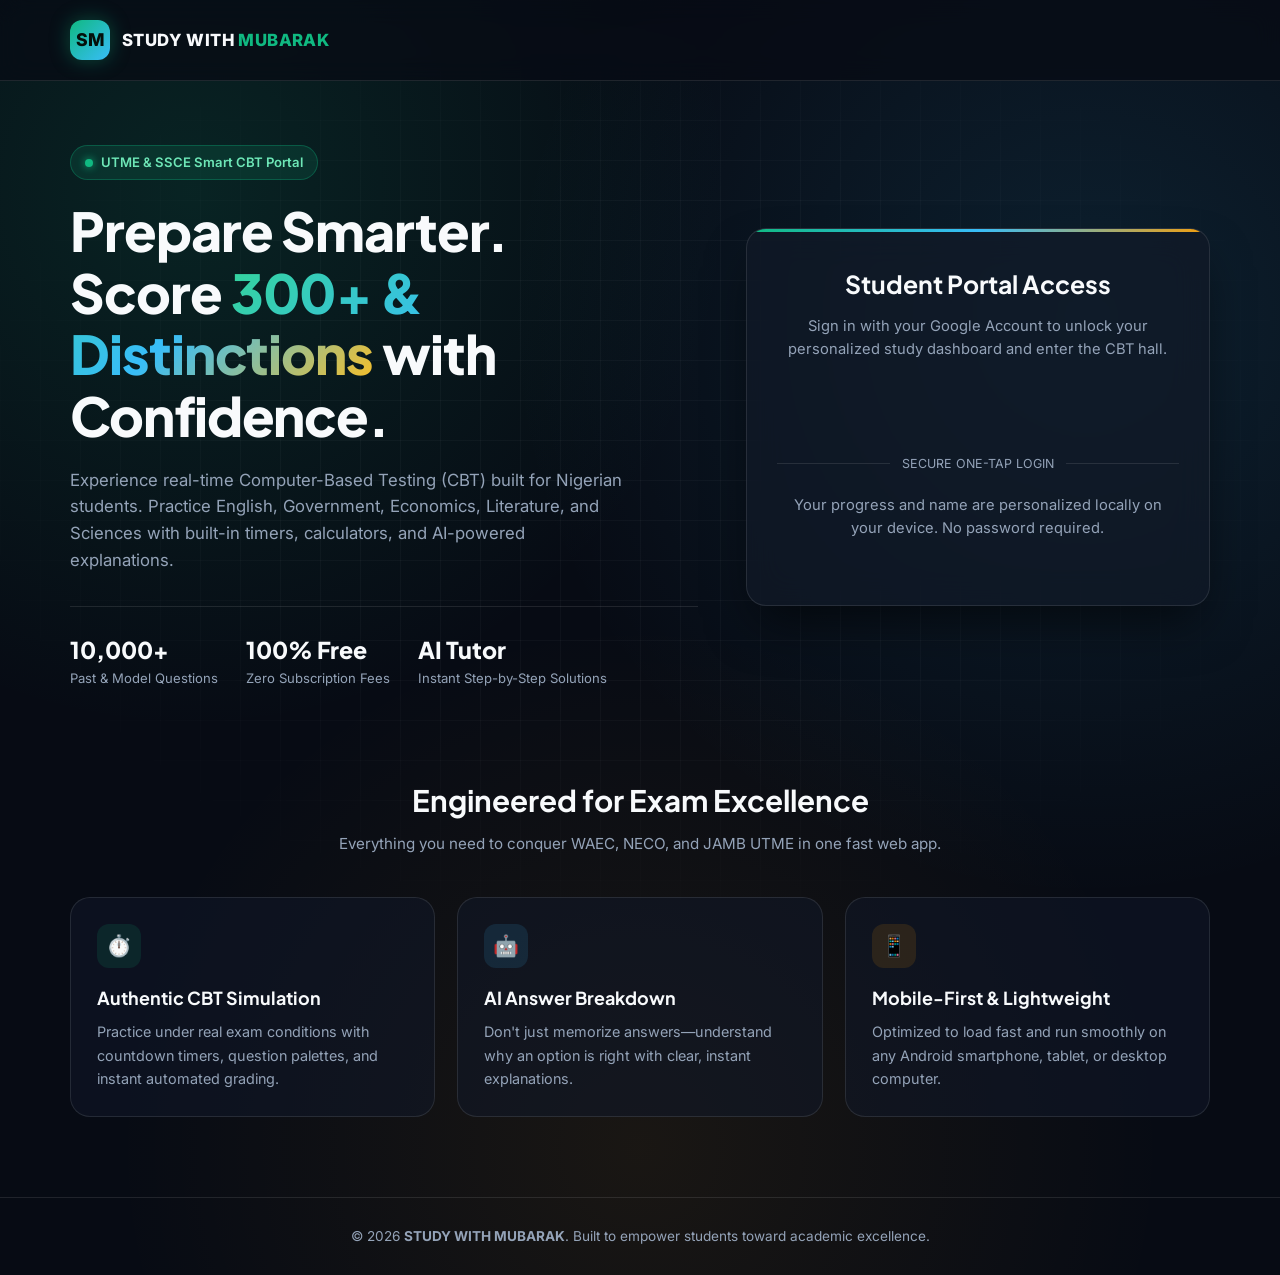
==== Index.html @ 9a7cb6c7 "Create Index.html" ====
<!DOCTYPE html>
<html lang="en">
<head>
  <meta charset="UTF-8" />
  <meta name="viewport" content="width=device-width, initial-scale=1.0" />
  <title>STUDY WITH MUBARAK | Ace Your UTME & SSCE Exams</title>
  <meta name="description" content="Master JAMB UTME, WAEC, and NECO with realistic CBT simulations, instant explanations, and smart performance tracking." />

  <!-- Google Fonts: Plus Jakarta Sans & Inter -->
  <link rel="preconnect" href="https://fonts.googleapis.com">
  <link rel="preconnect" href="https://fonts.gstatic.com" crossorigin>
  <link href="https://fonts.googleapis.com/css2?family=Inter:wght@400;500;600&family=Plus+Jakarta+Sans:wght@600;700;800&display=swap" rel="stylesheet">

  <!-- Google Identity Services SDK -->
  <script src="https://accounts.google.com/gsi/client" async defer></script>

  <style>
    :root {
      --bg-dark: #070b14;
      --bg-card: rgba(17, 25, 40, 0.72);
      --border-glass: rgba(255, 255, 255, 0.1);
      --primary: #10b981;       /* Emerald Green */
      --primary-hover: #059669;
      --accent: #38bdf8;        /* Sky Blue */
      --gold: #f59e0b;          /* Amber Gold */
      --text-main: #f8fafc;
      --text-muted: #94a3b8;
      --radius-lg: 20px;
      --radius-md: 12px;
    }

    * {
      box-sizing: border-box;
      margin: 0;
      padding: 0;
    }

    body {
      font-family: 'Inter', sans-serif;
      background-color: var(--bg-dark);
      color: var(--text-main);
      min-height: 100vh;
      overflow-x: hidden;
      line-height: 1.6;
      background-image:
        radial-gradient(circle at 15% 15%, rgba(16, 185, 129, 0.14), transparent 35%),
        radial-gradient(circle at 85% 25%, rgba(56, 189, 248, 0.12), transparent 40%),
        radial-gradient(circle at 50% 90%, rgba(245, 158, 11, 0.08), transparent 40%);
    }

    h1, h2, h3, .brand-font {
      font-family: 'Plus Jakarta Sans', sans-serif;
    }

    /* Subtle Animated Grid Background */
    .bg-grid {
      position: fixed;
      inset: 0;
      background-size: 40px 40px;
      background-image: 
        linear-gradient(to right, rgba(255, 255, 255, 0.03) 1px, transparent 1px),
        linear-gradient(to bottom, rgba(255, 255, 255, 0.03) 1px, transparent 1px);
      mask-image: radial-gradient(ellipse at center, black 40%, transparent 80%);
      -webkit-mask-image: radial-gradient(ellipse at center, black 40%, transparent 80%);
      z-index: -1;
      pointer-events: none;
    }

    .container {
      max-width: 1180px;
      margin: 0 auto;
      padding: 0 20px;
    }

    /* Navbar */
    header {
      padding: 20px 0;
      border-bottom: 1px solid var(--border-glass);
      backdrop-filter: blur(12px);
      -webkit-backdrop-filter: blur(12px);
      position: sticky;
      top: 0;
      z-index: 50;
      background: rgba(7, 11, 20, 0.75);
    }

    .nav-wrap {
      display: flex;
      align-items: center;
      justify-content: space-between;
      gap: 16px;
    }

    .logo {
      display: flex;
      align-items: center;
      gap: 12px;
      text-decoration: none;
      color: var(--text-main);
    }

    .logo-icon {
      width: 40px;
      height: 40px;
      border-radius: 12px;
      background: linear-gradient(135deg, var(--primary), var(--accent));
      display: grid;
      place-items: center;
      font-weight: 800;
      font-size: 1.1rem;
      color: #04100b;
      box-shadow: 0 0 20px rgba(16, 185, 129, 0.35);
    }

    .logo-text {
      font-weight: 800;
      font-size: 1.05rem;
      letter-spacing: 0.4px;
    }

    .logo-text span {
      color: var(--primary);
    }

    .nav-actions {
      display: flex;
      align-items: center;
      gap: 12px;
    }

    .user-pill {
      display: none;
      align-items: center;
      gap: 10px;
      background: rgba(255, 255, 255, 0.06);
      border: 1px solid var(--border-glass);
      padding: 6px 14px 6px 6px;
      border-radius: 999px;
      font-size: 0.85rem;
      font-weight: 500;
    }

    .user-pill img {
      width: 28px;
      height: 28px;
      border-radius: 50%;
      object-fit: cover;
    }

    .btn-signout {
      background: transparent;
      border: 1px solid rgba(239, 68, 68, 0.4);
      color: #fca5a5;
      padding: 6px 12px;
      border-radius: 999px;
      font-size: 0.8rem;
      cursor: pointer;
      transition: all 0.2s ease;
    }

    .btn-signout:hover {
      background: rgba(239, 68, 68, 0.15);
    }

    /* Hero Section */
    .hero {
      padding: 64px 0 48px;
      display: grid;
      grid-template-columns: 1.15fr 0.85fr;
      gap: 48px;
      align-items: center;
    }

    .badge {
      display: inline-flex;
      align-items: center;
      gap: 8px;
      padding: 6px 14px;
      border-radius: 999px;
      background: rgba(16, 185, 129, 0.12);
      border: 1px solid rgba(16, 185, 129, 0.3);
      color: #6ee7b7;
      font-size: 0.82rem;
      font-weight: 600;
      margin-bottom: 20px;
    }

    .badge-dot {
      width: 8px;
      height: 8px;
      border-radius: 50%;
      background: var(--primary);
      box-shadow: 0 0 8px var(--primary);
    }

    .hero h1 {
      font-size: clamp(2.1rem, 4.2vw, 3.35rem);
      line-height: 1.15;
      font-weight: 800;
      margin-bottom: 20px;
      letter-spacing: -0.02em;
    }

    .gradient-text {
      background: linear-gradient(135deg, #34d399 0%, #38bdf8 55%, #fbbf24 100%);
      -webkit-background-clip: text;
      -webkit-text-fill-color: transparent;
    }

    .hero p {
      color: var(--text-muted);
      font-size: 1.05rem;
      max-width: 560px;
      margin-bottom: 32px;
    }

    .stats-row {
      display: flex;
      flex-wrap: wrap;
      gap: 28px;
      padding-top: 24px;
      border-top: 1px solid var(--border-glass);
    }

    .stat-item h3 {
      font-size: 1.45rem;
      font-weight: 800;
      color: var(--text-main);
    }

    .stat-item p {
      font-size: 0.82rem;
      color: var(--text-muted);
      margin: 0;
    }

    /* Auth / Welcome Glass Card */
    .auth-card {
      background: var(--bg-card);
      border: 1px solid var(--border-glass);
      border-radius: var(--radius-lg);
      padding: 36px 30px;
      backdrop-filter: blur(18px);
      -webkit-backdrop-filter: blur(18px);
      box-shadow: 0 25px 50px -12px rgba(0, 0, 0, 0.6);
      position: relative;
      overflow: hidden;
    }

    .auth-card::before {
      content: "";
      position: absolute;
      top: 0;
      left: 0;
      right: 0;
      height: 3px;
      background: linear-gradient(90deg, var(--primary), var(--accent), var(--gold));
    }

    /* State 1: Signed Out */
    .signin-view {
      text-align: center;
    }

    .signin-view h2 {
      font-size: 1.55rem;
      margin-bottom: 10px;
    }

    .signin-view p {
      color: var(--text-muted);
      font-size: 0.92rem;
      margin-bottom: 28px;
    }

    .google-btn-container {
      display: flex;
      justify-content: center;
      margin-bottom: 20px;
      min-height: 44px;
    }

    .divider {
      display: flex;
      align-items: center;
      gap: 12px;
      color: var(--text-muted);
      font-size: 0.78rem;
      margin: 20px 0;
    }

    .divider::before, .divider::after {
      content: "";
      flex: 1;
      height: 1px;
      background: var(--border-glass);
    }

    .guest-note {
      font-size: 0.82rem;
      color: var(--text-muted);
    }

    /* State 2: Signed In Dashboard Card */
    .welcome-view {
      display: none;
      animation: fadeUp 0.45s ease forwards;
    }

    @keyframes fadeUp {
      from { opacity: 0; transform: translateY(12px); }
      to { opacity: 1; transform: translateY(0); }
    }

    .profile-header {
      display: flex;
      align-items: center;
      gap: 16px;
      margin-bottom: 22px;
    }

    .profile-avatar {
      width: 64px;
      height: 64px;
      border-radius: 50%;
      border: 2px solid var(--primary);
      padding: 2px;
      object-fit: cover;
      background: #1e293b;
    }

    .time-greeting {
      font-size: 0.85rem;
      font-weight: 600;
      color: var(--primary);
      text-transform: uppercase;
      letter-spacing: 0.06em;
      margin-bottom: 2px;
    }

    .user-fullname {
      font-size: 1.45rem;
      font-weight: 800;
      line-height: 1.2;
    }

    .user-email {
      font-size: 0.82rem;
      color: var(--text-muted);
    }

    .motivation-box {
      background: rgba(16, 185, 129, 0.08);
      border: 1px solid rgba(16, 185, 129, 0.22);
      border-radius: var(--radius-md);
      padding: 14px 16px;
      font-size: 0.9rem;
      color: #d1fae5;
      margin-bottom: 24px;
    }

    .btn-get-started {
      display: flex;
      align-items: center;
      justify-content: center;
      gap: 10px;
      width: 100%;
      padding: 16px 24px;
      border-radius: var(--radius-md);
      border: none;
      background: linear-gradient(135deg, var(--primary), #059669);
      color: #ffffff;
      font-family: 'Plus Jakarta Sans', sans-serif;
      font-size: 1.05rem;
      font-weight: 700;
      text-decoration: none;
      cursor: pointer;
      box-shadow: 0 10px 25px rgba(16, 185, 129, 0.35);
      transition: transform 0.2s ease, box-shadow 0.2s ease;
    }

    .btn-get-started:hover {
      transform: translateY(-2px);
      box-shadow: 0 14px 30px rgba(16, 185, 129, 0.5);
    }

    .btn-get-started svg {
      transition: transform 0.2s ease;
    }

    .btn-get-started:hover svg {
      transform: translateX(4px);
    }

    /* Features Grid */
    .features-section {
      padding: 40px 0 80px;
    }

    .section-title {
      text-align: center;
      margin-bottom: 40px;
    }

    .section-title h2 {
      font-size: 1.85rem;
      margin-bottom: 8px;
    }

    .section-title p {
      color: var(--text-muted);
      font-size: 0.95rem;
    }

    .features-grid {
      display: grid;
      grid-template-columns: repeat(3, 1fr);
      gap: 22px;
    }

    .feature-card {
      background: rgba(17, 25, 40, 0.55);
      border: 1px solid var(--border-glass);
      border-radius: var(--radius-lg);
      padding: 26px;
      transition: transform 0.25s ease, border-color 0.25s ease;
    }

    .feature-card:hover {
      transform: translateY(-4px);
      border-color: rgba(16, 185, 129, 0.4);
    }

    .feature-icon {
      width: 44px;
      height: 44px;
      border-radius: 12px;
      background: rgba(56, 189, 248, 0.12);
      color: var(--accent);
      display: grid;
      place-items: center;
      font-size: 1.3rem;
      margin-bottom: 16px;
    }

    .feature-card:nth-child(1) .feature-icon {
      background: rgba(16, 185, 129, 0.12);
      color: var(--primary);
    }

    .feature-card:nth-child(3) .feature-icon {
      background: rgba(245, 158, 11, 0.12);
      color: var(--gold);
    }

    .feature-card h3 {
      font-size: 1.12rem;
      margin-bottom: 8px;
    }

    .feature-card p {
      font-size: 0.9rem;
      color: var(--text-muted);
    }

    /* Footer */
    footer {
      border-top: 1px solid var(--border-glass);
      padding: 28px 0;
      text-align: center;
      color: var(--text-muted);
      font-size: 0.85rem;
    }

    /* Responsive Design */
    @media (max-width: 920px) {
      .hero {
        grid-template-columns: 1fr;
        padding: 42px 0 36px;
        gap: 36px;
      }
      .features-grid {
        grid-template-columns: 1fr;
      }
    }

    @media (max-width: 480px) {
      .auth-card {
        padding: 28px 20px;
      }
      .profile-header {
        flex-direction: column;
        text-align: center;
      }
      .user-pill span {
        display: none;
      }
    }
  </style>
</head>
<body>
  <div class="bg-grid"></div>

  <!-- Navigation Header -->
  <header>
    <div class="container nav-wrap">
      <a href="#" class="logo">
        <div class="logo-icon">SM</div>
        <div class="logo-text">STUDY WITH <span>MUBARAK</span></div>
      </a>

      <div class="nav-actions">
        <div class="user-pill" id="navUserPill">
          <img id="navAvatar" src="" alt="User" />
          <span id="navUserName">Student</span>
        </div>
        <button class="btn-signout" id="signOutBtn" style="display: none;" onclick="handleSignOut()">
          Sign Out
        </button>
      </div>
    </div>
  </header>

  <!-- Main Hero Section -->
  <main class="container">
    <section class="hero">
      <!-- Left Column: Value Proposition -->
      <div>
        <div class="badge">
          <span class="badge-dot"></span>
          UTME & SSCE Smart CBT Portal
        </div>
        <h1>
          Prepare Smarter. <br />
          Score <span class="gradient-text">300+ & Distinctions</span> with Confidence.
        </h1>
        <p>
          Experience real-time Computer-Based Testing (CBT) built for Nigerian students. Practice English, Government, Economics, Literature, and Sciences with built-in timers, calculators, and AI-powered explanations.
        </p>

        <div class="stats-row">
          <div class="stat-item">
            <h3>10,000+</h3>
            <p>Past & Model Questions</p>
          </div>
          <div class="stat-item">
            <h3>100% Free</h3>
            <p>Zero Subscription Fees</p>
          </div>
          <div class="stat-item">
            <h3>AI Tutor</h3>
            <p>Instant Step-by-Step Solutions</p>
          </div>
        </div>
      </div>

      <!-- Right Column: Google Auth & Personalized Welcome Portal -->
      <div class="auth-card">
        <!-- View 1: Shown Before Sign-In -->
        <div class="signin-view" id="signInView">
          <h2>Student Portal Access</h2>
          <p>Sign in with your Google Account to unlock your personalized study dashboard and enter the CBT hall.</p>

          <!-- Google Sign-In Button Target -->
          <div class="google-btn-container">
            <div id="g_id_onload"
                 data-client_id="YOUR_GOOGLE_CLIENT_ID.apps.googleusercontent.com"
                 data-context="signin"
                 data-ux_mode="popup"
                 data-callback="handleCredentialResponse"
                 data-auto_prompt="false">
            </div>
            <div class="g_id_signin"
                 data-type="standard"
                 data-shape="pill"
                 data-theme="filled_blue"
                 data-text="continue_with"
                 data-size="large"
                 data-logo_alignment="left">
            </div>
          </div>

          <div class="divider">SECURE ONE-TAP LOGIN</div>
          <p class="guest-note">
            Your progress and name are personalized locally on your device. No password required.
          </p>
        </div>

        <!-- View 2: Shown After Google Sign-In -->
        <div class="welcome-view" id="welcomeView">
          <div class="profile-header">
            <img id="userAvatar" class="profile-avatar" src="" alt="Student Profile Picture" />
            <div>
              <div class="time-greeting" id="timeGreeting">Good Day</div>
              <div class="user-fullname" id="userFullName">Student Name</div>
              <div class="user-email" id="userEmail">student@gmail.com</div>
            </div>
          </div>

          <div class="motivation-box" id="motivationText">
            Your CBT practice session is ready. Stay focused, manage your time well, and aim for excellence today!
          </div>

          <!-- Get Started Button Redirecting to Main Study Portal -->
          <a href="portal.html" id="getStartedBtn" class="btn-get-started">
            <span>Get Started to Study Portal</span>
            <svg width="20" height="20" viewBox="0 0 24 24" fill="none" stroke="currentColor" stroke-width="2.5" stroke-linecap="round" stroke-linejoin="round">
              <line x1="5" y1="12" x2="19" y2="12"></line>
              <polyline points="12 5 19 12 12 19"></polyline>
            </svg>
          </a>
        </div>
      </div>
    </section>

    <!-- Core Features -->
    <section class="features-section">
      <div class="section-title">
        <h2>Engineered for Exam Excellence</h2>
        <p>Everything you need to conquer WAEC, NECO, and JAMB UTME in one fast web app.</p>
      </div>

      <div class="features-grid">
        <div class="feature-card">
          <div class="feature-icon">⏱️</div>
          <h3>Authentic CBT Simulation</h3>
          <p>Practice under real exam conditions with countdown timers, question palettes, and instant automated grading.</p>
        </div>

        <div class="feature-card">
          <div class="feature-icon">🤖</div>
          <h3>AI Answer Breakdown</h3>
          <p>Don't just memorize answers—understand why an option is right with clear, instant explanations.</p>
        </div>

        <div class="feature-card">
          <div class="feature-icon">📱</div>
          <h3>Mobile-First & Lightweight</h3>
          <p>Optimized to load fast and run smoothly on any Android smartphone, tablet, or desktop computer.</p>
        </div>
      </div>
    </section>
  </main>

  <footer>
    <div class="container">
      <p>&copy; <span id="year"></span> <strong>STUDY WITH MUBARAK</strong>. Built to empower students toward academic excellence.</p>
    </div>
  </footer>

  <script>
    // ==========================================
    // CONFIGURATION
    // ==========================================
    // 1. Replace with your actual Google OAuth Client ID from Google Cloud Console
    const GOOGLE_CLIENT_ID = "YOUR_GOOGLE_CLIENT_ID.apps.googleusercontent.com";

    // 2. Set the URL/filename of your main CBT study portal page
    const MAIN_PORTAL_URL = "portal.html";

    // Set current year in footer & update portal link
    document.getElementById("year").textContent = new Date().getFullYear();
    document.getElementById("getStartedBtn").href = MAIN_PORTAL_URL;

    // ==========================================
    // TIME-OF-DAY GREETING LOGIC
    // ==========================================
    function getTimeBasedGreeting() {
      const hour = new Date().getHours();
      if (hour >= 5 && hour < 12) {
        return "Good Morning ☀️";
      } else if (hour >= 12 && hour < 17) {
        return "Good Afternoon 🌤️";
      } else if (hour >= 17 && hour < 22) {
        return "Good Evening 🌆";
      } else {
        return "Happy Late-Night Study 🌙";
      }
    }

    // ==========================================
    // DECODE GOOGLE JWT TOKEN (CLIENT-SIDE)
    // ==========================================
    function parseJwt(token) {
      const base64Url = token.split('.')[1];
      const base64 = base64Url.replace(/-/g, '+').replace(/_/g, '/');
      const jsonPayload = decodeURIComponent(
        window.atob(base64)
          .split('')
          .map(c => '%' + ('00' + c.charCodeAt(0).toString(16)).slice(-2))
          .join('')
      );
      return JSON.parse(jsonPayload);
    }

    // ==========================================
    // HANDLE GOOGLE SIGN-IN CALLBACK
    // ==========================================
    function handleCredentialResponse(response) {
      try {
        const userPayload = parseJwt(response.credential);

        const userData = {
          name: userPayload.name || userPayload.given_name || "Scholar",
          firstName: userPayload.given_name || userPayload.name || "Scholar",
          email: userPayload.email || "",
          picture: userPayload.picture || "https://ui-avatars.com/api/?name=" + encodeURIComponent(userPayload.name || "S") + "&background=10b981&color=fff"
        };

        // Save user session in localStorage
        localStorage.setItem("swm_user", JSON.stringify(userData));

        // Update UI
        renderSignedInUI(userData);
      } catch (error) {
        console.error("Error decoding Google Sign-In response:", error);
      }
    }

    // ==========================================
    // RENDER SIGNED-IN STATE
    // ==========================================
    function renderSignedInUI(user) {
      const greeting = getTimeBasedGreeting();

      // Update Welcome Card
      document.getElementById("timeGreeting").textContent = `${greeting},`;
      document.getElementById("userFullName").textContent = user.name;
      document.getElementById("userEmail").textContent = user.email;
      document.getElementById("userAvatar").src = user.picture;

      // Update Navbar Pill
      document.getElementById("navAvatar").src = user.picture;
      document.getElementById("navUserName").textContent = user.firstName;
      document.getElementById("navUserPill").style.display = "flex";
      document.getElementById("signOutBtn").style.display = "inline-block";

      // Switch Card Views
      document.getElementById("signInView").style.display = "none";
      document.getElementById("welcomeView").style.display = "block";
    }

    // ==========================================
    // SIGN OUT HANDLER
    // ==========================================
    function handleSignOut() {
      localStorage.removeItem("swm_user");
      if (window.google && google.accounts && google.accounts.id) {
        google.accounts.id.disableAutoSelect();
      }
      document.getElementById("welcomeView").style.display = "none";
      document.getElementById("signInView").style.display = "block";
      document.getElementById("navUserPill").style.display = "none";
      document.getElementById("signOutBtn").style.display = "none";
    }

    // ==========================================
    // RESTORE SESSION ON PAGE LOAD
    // ==========================================
    window.addEventListener("DOMContentLoaded", () => {
      // Sync client ID attribute
      const gOnload = document.getElementById("g_id_onload");
      if (gOnload) {
        gOnload.setAttribute("data-client_id", GOOGLE_CLIENT_ID);
      }

      const savedUser = localStorage.getItem("swm_user");
      if (savedUser) {
        try {
          const userData = JSON.parse(savedUser);
          renderSignedInUI(userData);
        } catch (e) {
          localStorage.removeItem("swm_user");
        }
      }
    });
  </script>
</body>
</html>
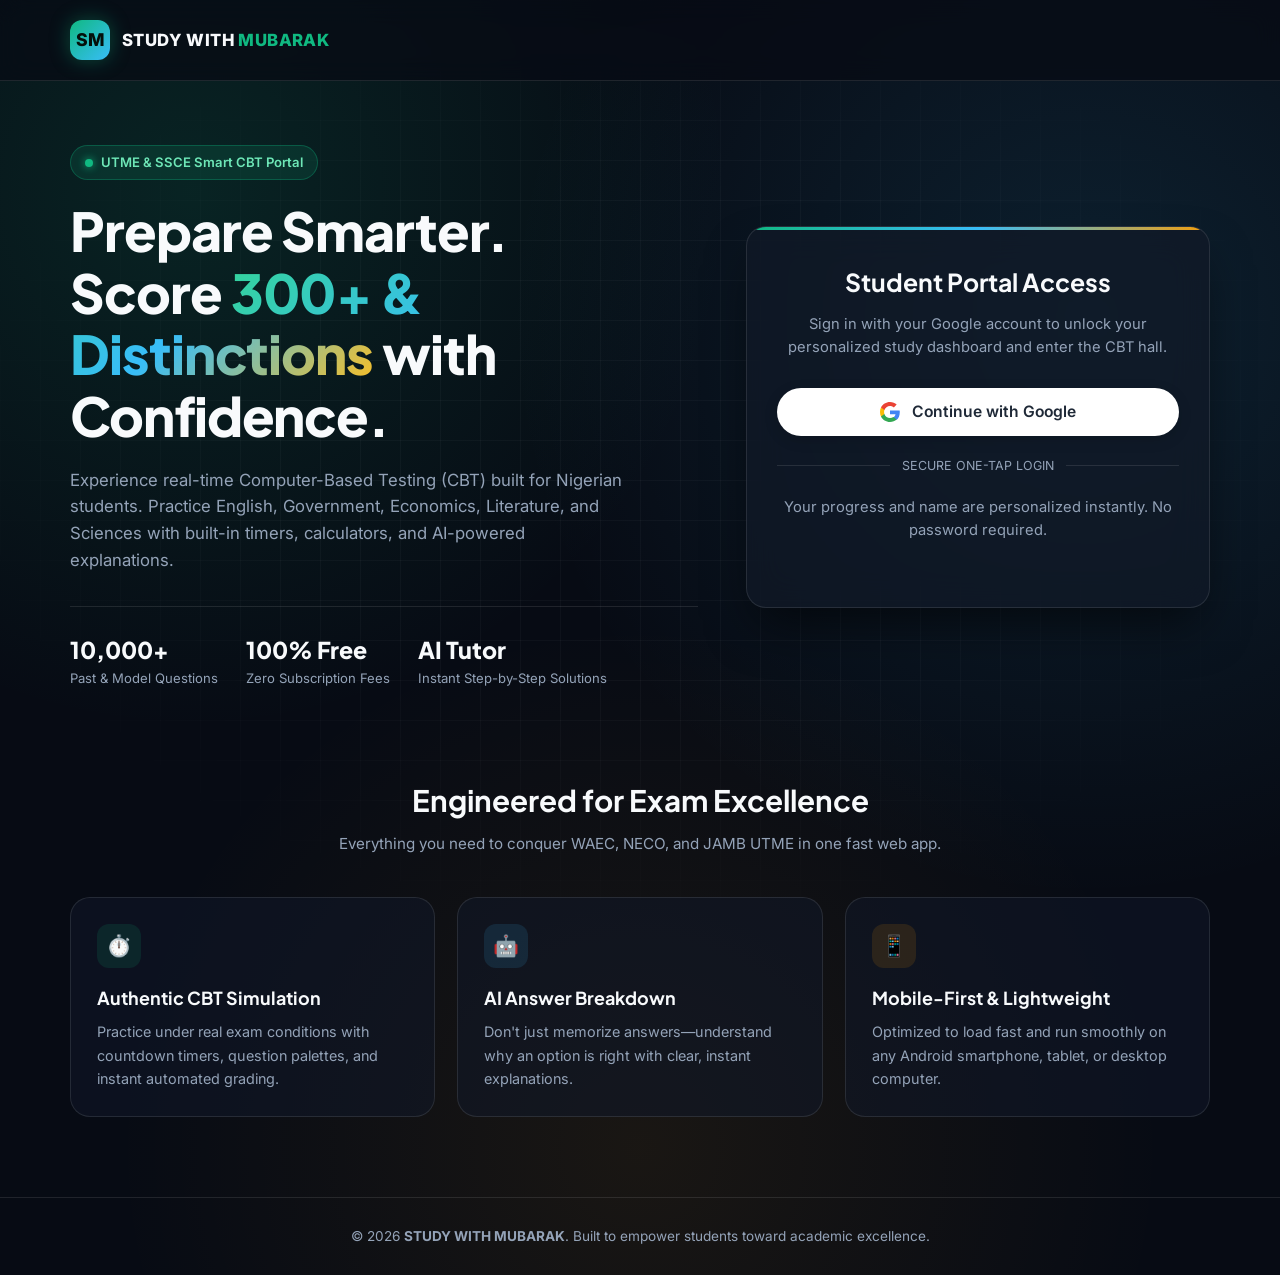
==== commit 2e99f84b: "Create Index.html" ====
--- a/Index.html
+++ b/Index.html
@@ -6,13 +6,10 @@
   <title>STUDY WITH MUBARAK | Ace Your UTME & SSCE Exams</title>
   <meta name="description" content="Master JAMB UTME, WAEC, and NECO with realistic CBT simulations, instant explanations, and smart performance tracking." />
 
-  <!-- Google Fonts: Plus Jakarta Sans & Inter -->
+  <!-- Google Fonts -->
   <link rel="preconnect" href="https://fonts.googleapis.com">
   <link rel="preconnect" href="https://fonts.gstatic.com" crossorigin>
   <link href="https://fonts.googleapis.com/css2?family=Inter:wght@400;500;600&family=Plus+Jakarta+Sans:wght@600;700;800&display=swap" rel="stylesheet">
-
-  <!-- Google Identity Services SDK -->
-  <script src="https://accounts.google.com/gsi/client" async defer></script>
 
   <style>
     :root {
@@ -52,7 +49,6 @@
       font-family: 'Plus Jakarta Sans', sans-serif;
     }
 
-    /* Subtle Animated Grid Background */
     .bg-grid {
       position: fixed;
       inset: 0;
@@ -273,11 +269,35 @@
       margin-bottom: 28px;
     }
 
-    .google-btn-container {
+    /* Custom Google Sign-In Button */
+    .btn-google-auth {
       display: flex;
+      align-items: center;
       justify-content: center;
+      gap: 12px;
+      width: 100%;
+      background: #ffffff;
+      color: #1f2937;
+      border: none;
+      padding: 14px 20px;
+      border-radius: 999px;
+      font-family: 'Inter', sans-serif;
+      font-size: 0.98rem;
+      font-weight: 600;
+      cursor: pointer;
+      box-shadow: 0 4px 14px rgba(0, 0, 0, 0.15);
+      transition: transform 0.2s ease, background 0.2s ease;
       margin-bottom: 20px;
-      min-height: 44px;
+    }
+
+    .btn-google-auth:hover {
+      background: #f8fafc;
+      transform: translateY(-2px);
+    }
+
+    .btn-google-auth svg {
+      width: 20px;
+      height: 20px;
     }
 
     .divider {
@@ -392,6 +412,131 @@
       transform: translateX(4px);
     }
 
+    /* Gorgeous Google Sign-In Modal */
+    .modal-overlay {
+      position: fixed;
+      inset: 0;
+      background: rgba(3, 7, 18, 0.8);
+      backdrop-filter: blur(8px);
+      display: none;
+      align-items: center;
+      justify-content: center;
+      z-index: 100;
+      padding: 20px;
+      animation: fadeIn 0.3s ease;
+    }
+
+    @keyframes fadeIn {
+      from { opacity: 0; }
+      to { opacity: 1; }
+    }
+
+    .modal-box {
+      background: #0f172a;
+      border: 1px solid var(--border-glass);
+      width: 100%;
+      max-width: 420px;
+      border-radius: 24px;
+      padding: 32px;
+      box-shadow: 0 25px 50px -12px rgba(0, 0, 0, 0.7);
+      text-align: center;
+      position: relative;
+    }
+
+    .google-logo-icon {
+      width: 48px;
+      height: 48px;
+      margin: 0 auto 16px;
+      background: #ffffff;
+      border-radius: 50%;
+      display: grid;
+      place-items: center;
+      box-shadow: 0 4px 12px rgba(0, 0, 0, 0.2);
+    }
+
+    .modal-box h3 {
+      font-size: 1.35rem;
+      margin-bottom: 6px;
+    }
+
+    .modal-box p {
+      font-size: 0.88rem;
+      color: var(--text-muted);
+      margin-bottom: 24px;
+    }
+
+    .form-group {
+      text-align: left;
+      margin-bottom: 16px;
+    }
+
+    .form-group label {
+      display: block;
+      font-size: 0.8rem;
+      font-weight: 600;
+      color: var(--text-muted);
+      margin-bottom: 6px;
+      text-transform: uppercase;
+      letter-spacing: 0.05em;
+    }
+
+    .form-input {
+      width: 100%;
+      padding: 12px 16px;
+      border-radius: var(--radius-md);
+      border: 1px solid var(--border-glass);
+      background: rgba(255, 255, 255, 0.05);
+      color: #fff;
+      font-size: 0.95rem;
+      font-family: 'Inter', sans-serif;
+      outline: none;
+      transition: border-color 0.2s;
+    }
+
+    .form-input:focus {
+      border-color: var(--primary);
+    }
+
+    .modal-actions {
+      display: flex;
+      gap: 12px;
+      margin-top: 24px;
+    }
+
+    .btn-modal-cancel {
+      flex: 1;
+      padding: 12px;
+      border-radius: var(--radius-md);
+      border: 1px solid var(--border-glass);
+      background: transparent;
+      color: var(--text-muted);
+      font-weight: 600;
+      cursor: pointer;
+      transition: background 0.2s;
+    }
+
+    .btn-modal-cancel:hover {
+      background: rgba(255, 255, 255, 0.05);
+      color: #fff;
+    }
+
+    .btn-modal-submit {
+      flex: 1.5;
+      padding: 12px;
+      border-radius: var(--radius-md);
+      border: none;
+      background: var(--primary);
+      color: #04100b;
+      font-weight: 700;
+      cursor: pointer;
+      transition: background 0.2s;
+    }
+
+    .btn-modal-submit:hover {
+      background: #059669;
+      color: #fff;
+    }
+
     /* Features Grid */
     .features-section {
       padding: 40px 0 80px;
@@ -472,7 +617,7 @@
       font-size: 0.85rem;
     }
 
-    /* Responsive Design */
+    /* Responsive */
     @media (max-width: 920px) {
       .hero {
         grid-template-columns: 1fr;
@@ -554,39 +699,31 @@
         </div>
       </div>
 
-      <!-- Right Column: Google Auth & Personalized Welcome Portal -->
+      <!-- Right Column: Auth / Welcome Card -->
       <div class="auth-card">
-        <!-- View 1: Shown Before Sign-In -->
+        <!-- View 1: Signed Out -->
         <div class="signin-view" id="signInView">
           <h2>Student Portal Access</h2>
-          <p>Sign in with your Google Account to unlock your personalized study dashboard and enter the CBT hall.</p>
-
-          <!-- Google Sign-In Button Target -->
-          <div class="google-btn-container">
-            <div id="g_id_onload"
-                 data-client_id="YOUR_GOOGLE_CLIENT_ID.apps.googleusercontent.com"
-                 data-context="signin"
-                 data-ux_mode="popup"
-                 data-callback="handleCredentialResponse"
-                 data-auto_prompt="false">
-            </div>
-            <div class="g_id_signin"
-                 data-type="standard"
-                 data-shape="pill"
-                 data-theme="filled_blue"
-                 data-text="continue_with"
-                 data-size="large"
-                 data-logo_alignment="left">
-            </div>
-          </div>
+          <p>Sign in with your Google account to unlock your personalized study dashboard and enter the CBT hall.</p>
+
+          <!-- Custom Google Sign-In Button -->
+          <button class="btn-google-auth" onclick="openLoginModal()">
+            <svg viewBox="0 0 24 24">
+              <path fill="#4285F4" d="M23.745 12.27c0-.7-.06-1.4-.19-2.07H12v4.51h6.6c-.29 1.52-1.14 2.82-2.4 3.68v3.05h3.88c2.27-2.09 3.66-5.17 3.66-9.17z"/>
+              <path fill="#34A853" d="M12 24c3.24 0 5.95-1.08 7.93-2.91l-3.88-3.05c-1.08.72-2.45 1.16-4.05 1.16-3.12 0-5.77-2.1-6.72-4.93H1.19v3.15C3.17 21.32 7.23 24 12 24z"/>
+              <path fill="#FBBC05" d="M5.28 14.27c-.25-.72-.38-1.49-.38-2.27s.13-1.55.38-2.27V6.58H1.19C.43 8.1 0 9.99 0 12s.43 3.9 1.19 5.42l4.09-3.15z"/>
+              <path fill="#EA4335" d="M12 4.75c1.77 0 3.35.61 4.6 1.8l3.42-3.42C17.95 1.19 15.24 0 12 0 7.23 0 3.17 2.68 1.19 6.58l4.09 3.15c.95-2.83 3.6-4.98 6.72-4.98z"/>
+            </svg>
+            Continue with Google
+          </button>
 
           <div class="divider">SECURE ONE-TAP LOGIN</div>
           <p class="guest-note">
-            Your progress and name are personalized locally on your device. No password required.
+            Your progress and name are personalized instantly. No password required.
           </p>
         </div>
 
-        <!-- View 2: Shown After Google Sign-In -->
+        <!-- View 2: Signed In Dashboard Card -->
         <div class="welcome-view" id="welcomeView">
           <div class="profile-header">
             <img id="userAvatar" class="profile-avatar" src="" alt="Student Profile Picture" />
@@ -642,6 +779,38 @@
     </section>
   </main>
 
+  <!-- Google Sign-In Popup Modal -->
+  <div class="modal-overlay" id="loginModal">
+    <div class="modal-box">
+      <div class="google-logo-icon">
+        <svg width="24" height="24" viewBox="0 0 24 24">
+          <path fill="#4285F4" d="M23.745 12.27c0-.7-.06-1.4-.19-2.07H12v4.51h6.6c-.29 1.52-1.14 2.82-2.4 3.68v3.05h3.88c2.27-2.09 3.66-5.17 3.66-9.17z"/>
+          <path fill="#34A853" d="M12 24c3.24 0 5.95-1.08 7.93-2.91l-3.88-3.05c-1.08.72-2.45 1.16-4.05 1.16-3.12 0-5.77-2.1-6.72-4.93H1.19v3.15C3.17 21.32 7.23 24 12 24z"/>
+          <path fill="#FBBC05" d="M5.28 14.27c-.25-.72-.38-1.49-.38-2.27s.13-1.55.38-2.27V6.58H1.19C.43 8.1 0 9.99 0 12s.43 3.9 1.19 5.42l4.09-3.15z"/>
+          <path fill="#EA4335" d="M12 4.75c1.77 0 3.35.61 4.6 1.8l3.42-3.42C17.95 1.19 15.24 0 12 0 7.23 0 3.17 2.68 1.19 6.58l4.09 3.15c.95-2.83 3.6-4.98 6.72-4.98z"/>
+        </svg>
+      </div>
+      <h3>Sign in with Google</h3>
+      <p>Enter your details to access <b>STUDY WITH MUBARAK</b></p>
+
+      <form onsubmit="handleModalSubmit(event)">
+        <div class="form-group">
+          <label for="fullNameInput">Full Name</label>
+          <input type="text" id="fullNameInput" class="form-input" placeholder="e.g. Owodunni Mubarak" required />
+        </div>
+        <div class="form-group">
+          <label for="emailInput">Google Email Address</label>
+          <input type="email" id="emailInput" class="form-input" placeholder="e.g. student@gmail.com" required />
+        </div>
+
+        <div class="modal-actions">
+          <button type="button" class="btn-modal-cancel" onclick="closeLoginModal()">Cancel</button>
+          <button type="submit" class="btn-modal-submit">Continue</button>
+        </div>
+      </form>
+    </div>
+  </div>
+
   <footer>
     <div class="container">
       <p>&copy; <span id="year"></span> <strong>STUDY WITH MUBARAK</strong>. Built to empower students toward academic excellence.</p>
@@ -649,22 +818,13 @@
   </footer>
 
   <script>
-    // ==========================================
-    // CONFIGURATION
-    // ==========================================
-    // 1. Replace with your actual Google OAuth Client ID from Google Cloud Console
-    const GOOGLE_CLIENT_ID = "YOUR_GOOGLE_CLIENT_ID.apps.googleusercontent.com";
-
-    // 2. Set the URL/filename of your main CBT study portal page
+    // Set your main portal filename here
     const MAIN_PORTAL_URL = "portal.html";
 
-    // Set current year in footer & update portal link
     document.getElementById("year").textContent = new Date().getFullYear();
     document.getElementById("getStartedBtn").href = MAIN_PORTAL_URL;
 
-    // ==========================================
-    // TIME-OF-DAY GREETING LOGIC
-    // ==========================================
+    // Time-of-day Greeting Logic
     function getTimeBasedGreeting() {
       const hour = new Date().getHours();
       if (hour >= 5 && hour < 12) {
@@ -678,92 +838,64 @@
       }
     }
 
-    // ==========================================
-    // DECODE GOOGLE JWT TOKEN (CLIENT-SIDE)
-    // ==========================================
-    function parseJwt(token) {
-      const base64Url = token.split('.')[1];
-      const base64 = base64Url.replace(/-/g, '+').replace(/_/g, '/');
-      const jsonPayload = decodeURIComponent(
-        window.atob(base64)
-          .split('')
-          .map(c => '%' + ('00' + c.charCodeAt(0).toString(16)).slice(-2))
-          .join('')
-      );
-      return JSON.parse(jsonPayload);
-    }
-
-    // ==========================================
-    // HANDLE GOOGLE SIGN-IN CALLBACK
-    // ==========================================
-    function handleCredentialResponse(response) {
-      try {
-        const userPayload = parseJwt(response.credential);
-
-        const userData = {
-          name: userPayload.name || userPayload.given_name || "Scholar",
-          firstName: userPayload.given_name || userPayload.name || "Scholar",
-          email: userPayload.email || "",
-          picture: userPayload.picture || "https://ui-avatars.com/api/?name=" + encodeURIComponent(userPayload.name || "S") + "&background=10b981&color=fff"
-        };
-
-        // Save user session in localStorage
-        localStorage.setItem("swm_user", JSON.stringify(userData));
-
-        // Update UI
-        renderSignedInUI(userData);
-      } catch (error) {
-        console.error("Error decoding Google Sign-In response:", error);
-      }
-    }
-
-    // ==========================================
-    // RENDER SIGNED-IN STATE
-    // ==========================================
+    // Modal Controls
+    function openLoginModal() {
+      document.getElementById("loginModal").style.display = "flex";
+      document.getElementById("fullNameInput").focus();
+    }
+
+    function closeLoginModal() {
+      document.getElementById("loginModal").style.display = "none";
+    }
+
+    // Handle Manual Sign-In Submission
+    function handleModalSubmit(event) {
+      event.preventDefault();
+      const name = document.getElementById("fullNameInput").value.trim();
+      const email = document.getElementById("emailInput").value.trim();
+      const firstName = name.split(" ")[0] || "Scholar";
+
+      // Generate a sleek avatar using UI Avatars with Google's color theme
+      const picture = `https://ui-avatars.com/api/?name=${encodeURIComponent(name)}&background=10b981&color=fff&bold=true`;
+
+      const userData = { name, firstName, email, picture };
+
+      // Save locally
+      localStorage.setItem("swm_user", JSON.stringify(userData));
+
+      closeLoginModal();
+      renderSignedInUI(userData);
+    }
+
+    // Render Signed-In State
     function renderSignedInUI(user) {
       const greeting = getTimeBasedGreeting();
 
-      // Update Welcome Card
       document.getElementById("timeGreeting").textContent = `${greeting},`;
       document.getElementById("userFullName").textContent = user.name;
       document.getElementById("userEmail").textContent = user.email;
       document.getElementById("userAvatar").src = user.picture;
 
-      // Update Navbar Pill
       document.getElementById("navAvatar").src = user.picture;
       document.getElementById("navUserName").textContent = user.firstName;
       document.getElementById("navUserPill").style.display = "flex";
       document.getElementById("signOutBtn").style.display = "inline-block";
 
-      // Switch Card Views
       document.getElementById("signInView").style.display = "none";
       document.getElementById("welcomeView").style.display = "block";
     }
 
-    // ==========================================
-    // SIGN OUT HANDLER
-    // ==========================================
+    // Sign Out
     function handleSignOut() {
       localStorage.removeItem("swm_user");
-      if (window.google && google.accounts && google.accounts.id) {
-        google.accounts.id.disableAutoSelect();
-      }
       document.getElementById("welcomeView").style.display = "none";
       document.getElementById("signInView").style.display = "block";
       document.getElementById("navUserPill").style.display = "none";
       document.getElementById("signOutBtn").style.display = "none";
     }
 
-    // ==========================================
-    // RESTORE SESSION ON PAGE LOAD
-    // ==========================================
+    // Restore Session on Load
     window.addEventListener("DOMContentLoaded", () => {
-      // Sync client ID attribute
-      const gOnload = document.getElementById("g_id_onload");
-      if (gOnload) {
-        gOnload.setAttribute("data-client_id", GOOGLE_CLIENT_ID);
-      }
-
       const savedUser = localStorage.getItem("swm_user");
       if (savedUser) {
         try {
